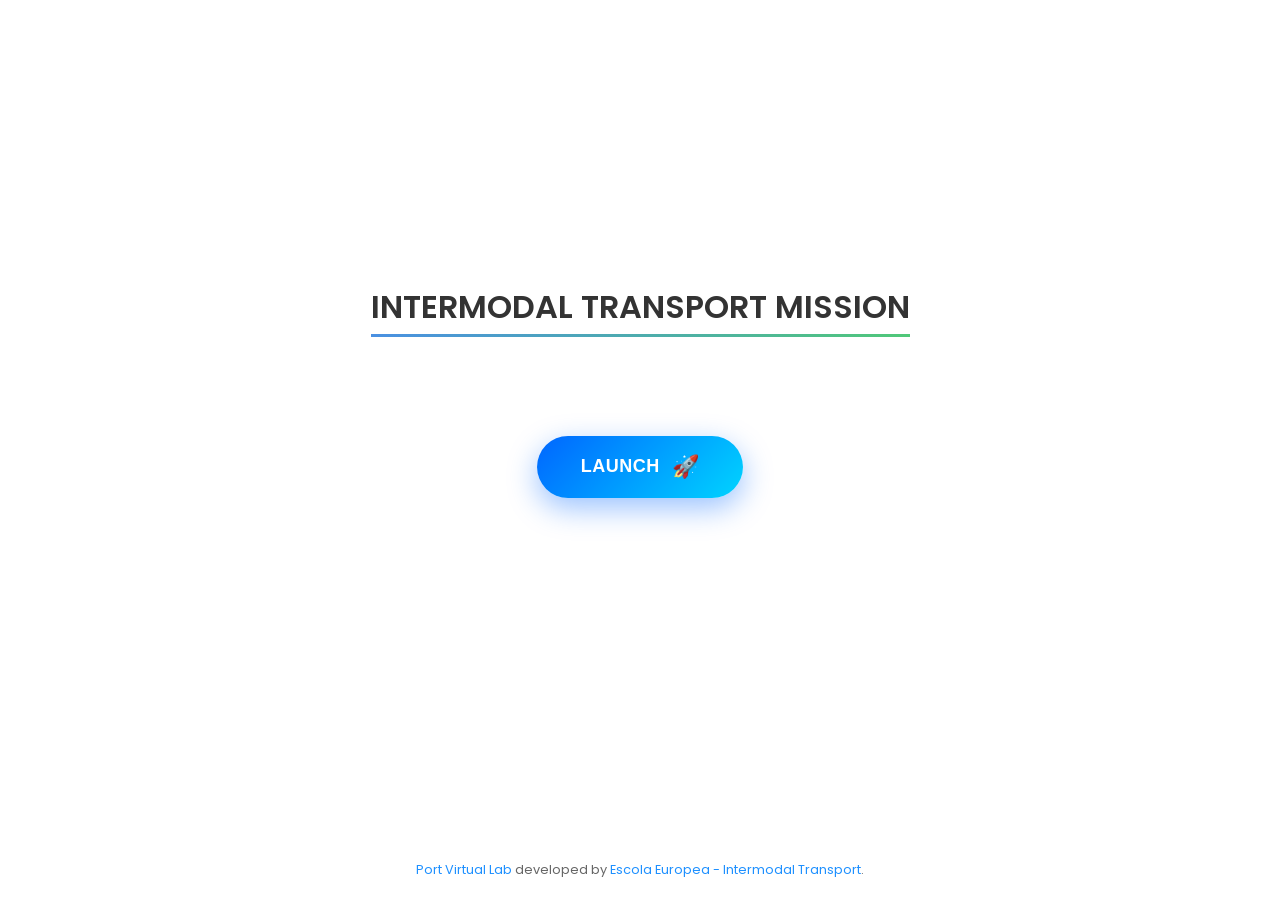
==== launch/index.html @ 664549bc "Move the whole Port Virtual Flash flow to GitHub Pages - / (welcome, from pvl.one 002) -> /launch/ (" ====
<!DOCTYPE html>
<html lang="en">
<head>
<meta charset="UTF-8">
<meta name="viewport" content="width=device-width, initial-scale=1.0">
<title>Port Virtual Flash — Launch</title>
<link href="https://fonts.googleapis.com/css2?family=Poppins:wght@400;600;700&display=swap" rel="stylesheet">
<link rel="stylesheet" href="../assets/site.css">
<style>
  .stage { flex:1; display:flex; flex-direction:column; align-items:center; justify-content:center; gap:40px; padding:40px 16px; }
  .wrap { display:flex; flex-direction:column; align-items:center; gap:18px; min-height:180px; justify-content:center;
    font-family:-apple-system,BlinkMacSystemFont,"Segoe UI",Roboto,Helvetica,Arial,sans-serif; -webkit-tap-highlight-color:transparent; }

  .btn {
    position:relative; display:inline-flex; align-items:center; gap:12px;
    padding:18px 44px; font-size:18px; font-weight:700; letter-spacing:.5px;
    color:#fff; border:none; border-radius:50px; cursor:pointer;
    background:linear-gradient(135deg,#0066ff,#00d4ff,#7b2ff7); background-size:200% 200%;
    box-shadow:0 10px 30px rgba(0,102,255,.4); overflow:hidden;
    animation:gradientMove 4s ease infinite, floaty 3s ease-in-out infinite;
    transition:transform .25s ease, box-shadow .25s ease;
    -webkit-touch-callout:none; user-select:none;
  }
  .btn:hover { transform:scale(1.08) translateY(-2px); box-shadow:0 16px 40px rgba(123,47,247,.5); }
  .btn:active { transform:scale(.96); }
  .btn:focus-visible { outline:3px solid #7b2ff7; outline-offset:4px; }
  .btn .icon { font-size:22px; transition:transform .3s ease; }
  .btn:hover .icon { transform:translateX(6px) rotate(8deg); }
  .btn.clicked { animation:none; pointer-events:none; transform:scale(.97); }
  .btn::before {
    content:""; position:absolute; top:0; left:-120%; width:60%; height:100%;
    background:linear-gradient(120deg,transparent,rgba(255,255,255,.55),transparent);
    transform:skewX(-20deg); animation:shine 3.5s ease-in-out infinite;
  }

  .loader { display:none; flex-direction:column; align-items:center; gap:12px; width:300px; max-width:80vw; }
  .loader.show { display:flex; animation:pop .4s ease; }
  .loader .label { font-size:14px; font-weight:600; color:#444; letter-spacing:.4px; }
  .bar { width:100%; height:14px; border-radius:20px; background:rgba(0,0,0,.08); overflow:hidden; }
  .bar .fill { height:100%; width:0%; border-radius:20px; background:linear-gradient(90deg,#0066ff,#00d4ff,#7b2ff7);
    background-size:200% 100%; animation:gradientMove 1.5s linear infinite; transition:width .15s linear; }
  .pct { font-size:13px; font-weight:700; color:#0066ff; }

  @keyframes gradientMove { 0%{background-position:0% 50%}50%{background-position:100% 50%}100%{background-position:0% 50%} }
  @keyframes floaty { 0%,100%{transform:translateY(0)}50%{transform:translateY(-7px)} }
  @keyframes shine { 0%{left:-120%}60%,100%{left:140%} }
  @keyframes pop { from{opacity:0;transform:scale(.9)} to{opacity:1;transform:scale(1)} }

  @media (max-width:480px){ .btn{ font-size:16px; padding:16px 32px; } }
</style>
</head>
<body>
  <main class="stage">
    <h1 class="pvl-title">Intermodal Transport Mission</h1>
    <div class="wrap">
      <button class="btn" id="goBtn" onclick="launch()">
        <span>LAUNCH</span>
        <span class="icon" aria-hidden="true">🚀</span>
      </button>

      <div class="loader" id="loader" role="status" aria-live="polite">
        <div class="label" id="label">Preparing your experience…</div>
        <div class="bar"><div class="fill" id="fill"></div></div>
        <div class="pct" id="pct">0%</div>
      </div>
    </div>
  </main>

  <footer class="pvl-footer">
    <a href="https://www.pvl.one" target="_blank" rel="noopener noreferrer">Port Virtual Lab</a> developed by
    <a href="https://www.escolaeuropea.eu" target="_blank" rel="noopener noreferrer">Escola Europea - Intermodal Transport</a>.
  </footer>

<script>
  var TARGET = '../mission/';

  function launch(){
    var btn = document.getElementById('goBtn');
    var fill = document.getElementById('fill');
    var pct = document.getElementById('pct');
    btn.classList.add('clicked');
    document.getElementById('loader').classList.add('show');

    var p = 0;
    var timer = setInterval(function(){
      p += Math.random() * 12 + 4; // uneven, natural-feeling progress
      if (p >= 100) { p = 100; clearInterval(timer); done(); }
      fill.style.width = p + '%';
      pct.textContent = Math.floor(p) + '%';
    }, 180);

    function done(){
      document.getElementById('label').textContent = 'Ready! Opening…';
      setTimeout(function(){ location.href = TARGET; }, 500);
    }
  }
  window.addEventListener('pageshow', function (e) {
    if (!e.persisted) return;
    document.getElementById('goBtn').classList.remove('clicked');
    document.getElementById('loader').classList.remove('show');
    document.getElementById('fill').style.width = '0%';
    document.getElementById('pct').textContent = '0%';
    document.getElementById('label').textContent = 'Preparing your experience…';
  });
</script>
</body>
</html>
---- assets/site.css ----
/* Shared by the welcome, launch and trainer pages (the mission keeps its own styles). */
*, *::before, *::after { margin: 0; padding: 0; box-sizing: border-box; }

html, body { min-height: 100%; }
body {
  font-family: 'Poppins', sans-serif;
  background: #ffffff;
  color: #333;
  min-height: 100vh;
  display: flex;
  flex-direction: column;
  -webkit-font-smoothing: antialiased;
}

/* "WELCOME TO PVL FLASH" style heading with the moving underline */
.pvl-title {
  text-align: center;
  font-size: 2rem;
  font-weight: 600;
  color: #333;
  text-transform: uppercase;
  position: relative;
  overflow: hidden;
  padding-bottom: 6px;
}
.pvl-title::after {
  content: "";
  position: absolute;
  left: 0; bottom: 0;
  width: 100%; height: 3px;
  background: linear-gradient(90deg, #4A90E2, #50c878);
  animation: pvl-underline 3s linear infinite;
}
@keyframes pvl-underline { 0% { transform: translateX(-100%); } 100% { transform: translateX(100%); } }

.pvl-footer {
  text-align: center;
  padding: 20px 16px;
  font-size: 0.8rem;
  color: #666;
  line-height: 1.6;
}
.pvl-footer a { color: #1E90FF; text-decoration: none; }
.pvl-footer a:hover { text-decoration: underline; }
.pvl-footer img { border: 0; margin-bottom: 6px; }

/* Trainer code gate (roulette and scoreboard) */
.trainer-gate {
  max-width: 380px; width: 100%; margin: 40px auto; padding: 32px 28px;
  background: #fff; border-radius: 15px; box-shadow: 0 4px 15px rgba(0,0,0,0.1);
  display: flex; flex-direction: column; gap: 14px; text-align: center;
}
.trainer-gate h2 { font-size: 1.2rem; color: #2c3e50; }
.trainer-gate p { font-size: 0.9rem; color: #7f8c8d; }
.trainer-gate input {
  padding: 12px; font-size: 1.1rem; text-align: center; letter-spacing: 4px;
  border: 2px solid #4A90E2; border-radius: 8px; font-family: inherit;
}
.trainer-gate input:focus { outline: none; border-color: #50c878; box-shadow: 0 0 5px rgba(80,200,120,0.3); }
.trainer-gate .error { color: #e74c3c; font-size: 0.9rem; min-height: 1.2em; }

.back-link { align-self: flex-start; margin: 16px 0 0 16px; color: #4A90E2; text-decoration: none; font-size: 0.9rem; font-weight: 600; }
.back-link:hover { text-decoration: underline; }

@media (prefers-reduced-motion: reduce) {
  *, *::before, *::after { animation-duration: .01ms !important; animation-iteration-count: 1 !important; transition-duration: .01ms !important; }
}
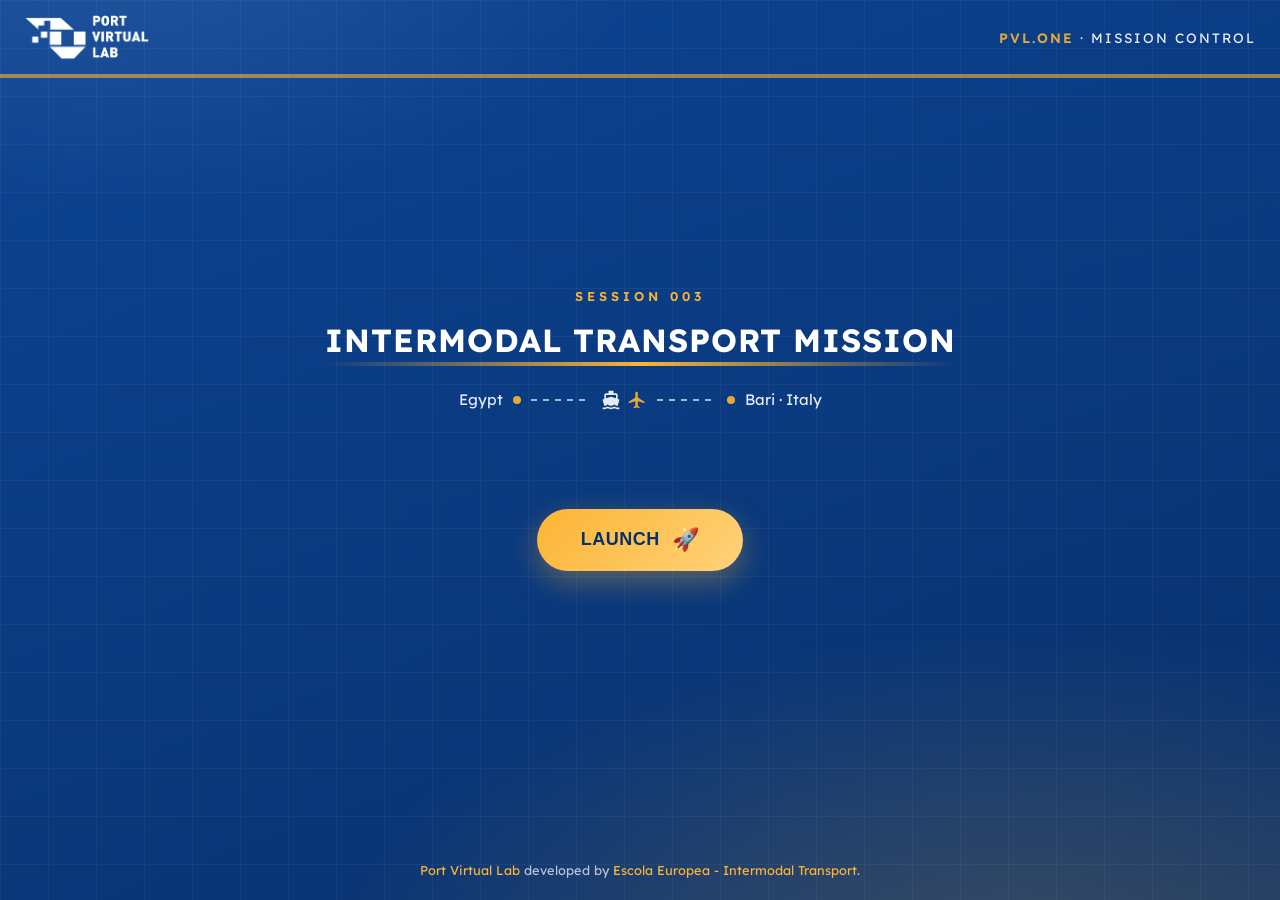
==== commit 6becf078: "PVL.ONE branding on the welcome and launch pages Navy/gold brand colours and Lexend type from pvl.on" ====
--- a/launch/index.html
+++ b/launch/index.html
@@ -4,9 +4,26 @@
 <meta charset="UTF-8">
 <meta name="viewport" content="width=device-width, initial-scale=1.0">
 <title>Port Virtual Flash — Launch</title>
-<link href="https://fonts.googleapis.com/css2?family=Poppins:wght@400;600;700&display=swap" rel="stylesheet">
+<link rel="icon" href="../assets/favicon.svg" type="image/svg+xml">
+<link href="https://fonts.googleapis.com/css2?family=Lexend:wght@300;400;600;700&family=Poppins:wght@400;600;700&display=swap" rel="stylesheet">
 <link rel="stylesheet" href="../assets/site.css">
 <style>
+  body { font-family:'Lexend','Poppins',sans-serif; color:#fff;
+    background: radial-gradient(1200px 600px at 80% 110%, rgba(252,180,52,.22), transparent 60%),
+                radial-gradient(900px 500px at 10% -10%, rgba(255,255,255,.10), transparent 60%),
+                linear-gradient(160deg, var(--pvl-navy) 0%, var(--pvl-navy-dark) 100%); }
+  .stage::before { content:""; position:fixed; inset:0; pointer-events:none; opacity:.08;
+    background-image: linear-gradient(rgba(255,255,255,.6) 1px, transparent 1px), linear-gradient(90deg, rgba(255,255,255,.6) 1px, transparent 1px);
+    background-size: 48px 48px; }
+  .stage { position:relative; }
+  .stage .pvl-title { color:#fff; font-family:'Lexend',sans-serif; font-weight:700; letter-spacing:1px; }
+  .stage .pvl-title::after { background:linear-gradient(90deg, transparent, var(--pvl-gold), transparent); height:4px; border-radius:2px; }
+  .kicker { font-size:.8rem; letter-spacing:4px; text-transform:uppercase; color:var(--pvl-gold); font-weight:600; margin-bottom:-24px; }
+  .route { display:flex; align-items:center; gap:10px; font-size:.95rem; opacity:.9; margin-top:-16px; flex-wrap:wrap; justify-content:center; }
+  .route .dot { width:8px; height:8px; border-radius:50%; background:var(--pvl-gold); }
+  .route .line { width:60px; height:2px; background:repeating-linear-gradient(90deg, rgba(255,255,255,.7) 0 6px, transparent 6px 12px); }
+  .launch-footer { color:rgba(255,255,255,.7); position:relative; }
+  .launch-footer a { color:var(--pvl-gold); }
   .stage { flex:1; display:flex; flex-direction:column; align-items:center; justify-content:center; gap:40px; padding:40px 16px; }
   .wrap { display:flex; flex-direction:column; align-items:center; gap:18px; min-height:180px; justify-content:center;
     font-family:-apple-system,BlinkMacSystemFont,"Segoe UI",Roboto,Helvetica,Arial,sans-serif; -webkit-tap-highlight-color:transparent; }
@@ -15,15 +32,15 @@
     position:relative; display:inline-flex; align-items:center; gap:12px;
     padding:18px 44px; font-size:18px; font-weight:700; letter-spacing:.5px;
     color:#fff; border:none; border-radius:50px; cursor:pointer;
-    background:linear-gradient(135deg,#0066ff,#00d4ff,#7b2ff7); background-size:200% 200%;
-    box-shadow:0 10px 30px rgba(0,102,255,.4); overflow:hidden;
+    background:linear-gradient(135deg,#fcb434,#ffd27a,#f59e0b); background-size:200% 200%; color:#08306b;
+    box-shadow:0 10px 30px rgba(252,180,52,.35); overflow:hidden;
     animation:gradientMove 4s ease infinite, floaty 3s ease-in-out infinite;
     transition:transform .25s ease, box-shadow .25s ease;
     -webkit-touch-callout:none; user-select:none;
   }
-  .btn:hover { transform:scale(1.08) translateY(-2px); box-shadow:0 16px 40px rgba(123,47,247,.5); }
+  .btn:hover { transform:scale(1.08) translateY(-2px); box-shadow:0 16px 40px rgba(252,180,52,.55); }
   .btn:active { transform:scale(.96); }
-  .btn:focus-visible { outline:3px solid #7b2ff7; outline-offset:4px; }
+  .btn:focus-visible { outline:3px solid #fff; outline-offset:4px; }
   .btn .icon { font-size:22px; transition:transform .3s ease; }
   .btn:hover .icon { transform:translateX(6px) rotate(8deg); }
   .btn.clicked { animation:none; pointer-events:none; transform:scale(.97); }
@@ -35,11 +52,11 @@
 
   .loader { display:none; flex-direction:column; align-items:center; gap:12px; width:300px; max-width:80vw; }
   .loader.show { display:flex; animation:pop .4s ease; }
-  .loader .label { font-size:14px; font-weight:600; color:#444; letter-spacing:.4px; }
-  .bar { width:100%; height:14px; border-radius:20px; background:rgba(0,0,0,.08); overflow:hidden; }
-  .bar .fill { height:100%; width:0%; border-radius:20px; background:linear-gradient(90deg,#0066ff,#00d4ff,#7b2ff7);
+  .loader .label { font-size:14px; font-weight:600; color:#fff; letter-spacing:.4px; }
+  .bar { width:100%; height:14px; border-radius:20px; background:rgba(255,255,255,.15); overflow:hidden; }
+  .bar .fill { height:100%; width:0%; border-radius:20px; background:linear-gradient(90deg,#fcb434,#fff2cc,#fcb434);
     background-size:200% 100%; animation:gradientMove 1.5s linear infinite; transition:width .15s linear; }
-  .pct { font-size:13px; font-weight:700; color:#0066ff; }
+  .pct { font-size:13px; font-weight:700; color:var(--pvl-gold); }
 
   @keyframes gradientMove { 0%{background-position:0% 50%}50%{background-position:100% 50%}100%{background-position:0% 50%} }
   @keyframes floaty { 0%,100%{transform:translateY(0)}50%{transform:translateY(-7px)} }
@@ -50,8 +67,14 @@
 </style>
 </head>
 <body>
+  <header class="pvl-topbar" style="background:transparent;border-bottom-color:rgba(252,180,52,.6);position:relative;z-index:1">
+    <img src="../assets/pvl-logo-white.png" alt="Port Virtual Lab">
+    <div class="tag"><b>PVL.ONE</b> · Mission control</div>
+  </header>
   <main class="stage">
+    <div class="kicker">Session 003</div>
     <h1 class="pvl-title">Intermodal Transport Mission</h1>
+    <div class="route" aria-label="Route: Egypt to Bari, Italy"><span>Egypt</span><span class="dot"></span><span class="line"></span><span aria-hidden="true" style="display:inline-flex;gap:6px"><svg width="20" height="20" viewBox="0 0 24 24" fill="#fff"><path d="M20 21c-1.39 0-2.78-.47-4-1.32-2.44 1.71-5.56 1.71-8 0C6.78 20.53 5.39 21 4 21H2v2h2c1.38 0 2.74-.35 4-.99 2.52 1.29 5.48 1.29 8 0 1.26.65 2.62.99 4 .99h2v-2h-2zM3.95 19H4c1.6 0 3.02-.88 4-2 .98 1.12 2.4 2 4 2s3.02-.88 4-2c.98 1.12 2.4 2 4 2h.05l1.89-6.68c.08-.26.06-.54-.06-.78s-.34-.42-.6-.5L20 10.62V6c0-1.1-.9-2-2-2h-3V1H9v3H6c-1.1 0-2 .9-2 2v4.62l-1.29.42c-.26.08-.48.26-.6.5s-.15.52-.06.78L3.95 19zM6 6h12v3.97L12 8 6 9.97V6z"/></svg><svg width="20" height="20" viewBox="0 0 24 24" fill="#fcb434"><path d="M21 16v-2l-8-5V3.5c0-.83-.67-1.5-1.5-1.5S10 2.67 10 3.5V9l-8 5v2l8-2.5V19l-2 1.5V22l3.5-1 3.5 1v-1.5L13 19v-5.5l8 2.5z"/></svg></span><span class="line"></span><span class="dot"></span><span>Bari · Italy</span></div>
     <div class="wrap">
       <button class="btn" id="goBtn" onclick="launch()">
         <span>LAUNCH</span>
@@ -66,7 +89,7 @@
     </div>
   </main>
 
-  <footer class="pvl-footer">
+  <footer class="pvl-footer launch-footer">
     <a href="https://www.pvl.one" target="_blank" rel="noopener noreferrer">Port Virtual Lab</a> developed by
     <a href="https://www.escolaeuropea.eu" target="_blank" rel="noopener noreferrer">Escola Europea - Intermodal Transport</a>.
   </footer>
--- a/assets/site.css
+++ b/assets/site.css
@@ -1,5 +1,29 @@
 /* Shared by the welcome, launch and trainer pages (the mission keeps its own styles). */
 *, *::before, *::after { margin: 0; padding: 0; box-sizing: border-box; }
+
+/* PVL.ONE brand (colours and type taken from pvl.one) */
+:root {
+  --pvl-navy: #0c4494;
+  --pvl-navy-dark: #08306b;
+  --pvl-gold: #fcb434;
+  --pvl-mist: #e7ecf4;
+  --pvl-ink: #212121;
+}
+
+/* Brand top bar: white Port Virtual Lab logo on navy, gold rule underneath */
+.pvl-topbar {
+  background: var(--pvl-navy);
+  border-bottom: 4px solid var(--pvl-gold);
+  padding: 14px 24px;
+  display: flex; align-items: center; justify-content: space-between; gap: 16px;
+}
+.pvl-topbar img { height: 46px; width: auto; display: block; }
+.pvl-topbar .tag {
+  font-family: 'Lexend', 'Poppins', sans-serif; color: #fff; font-size: 0.85rem; letter-spacing: 2px;
+  text-transform: uppercase; opacity: 0.9; text-align: right;
+}
+.pvl-topbar .tag b { color: var(--pvl-gold); font-weight: 600; }
+@media (max-width: 520px) { .pvl-topbar { padding: 12px 16px; } .pvl-topbar img { height: 36px; } .pvl-topbar .tag { font-size: 0.7rem; letter-spacing: 1px; } }
 
 html, body { min-height: 100%; }
 body {
